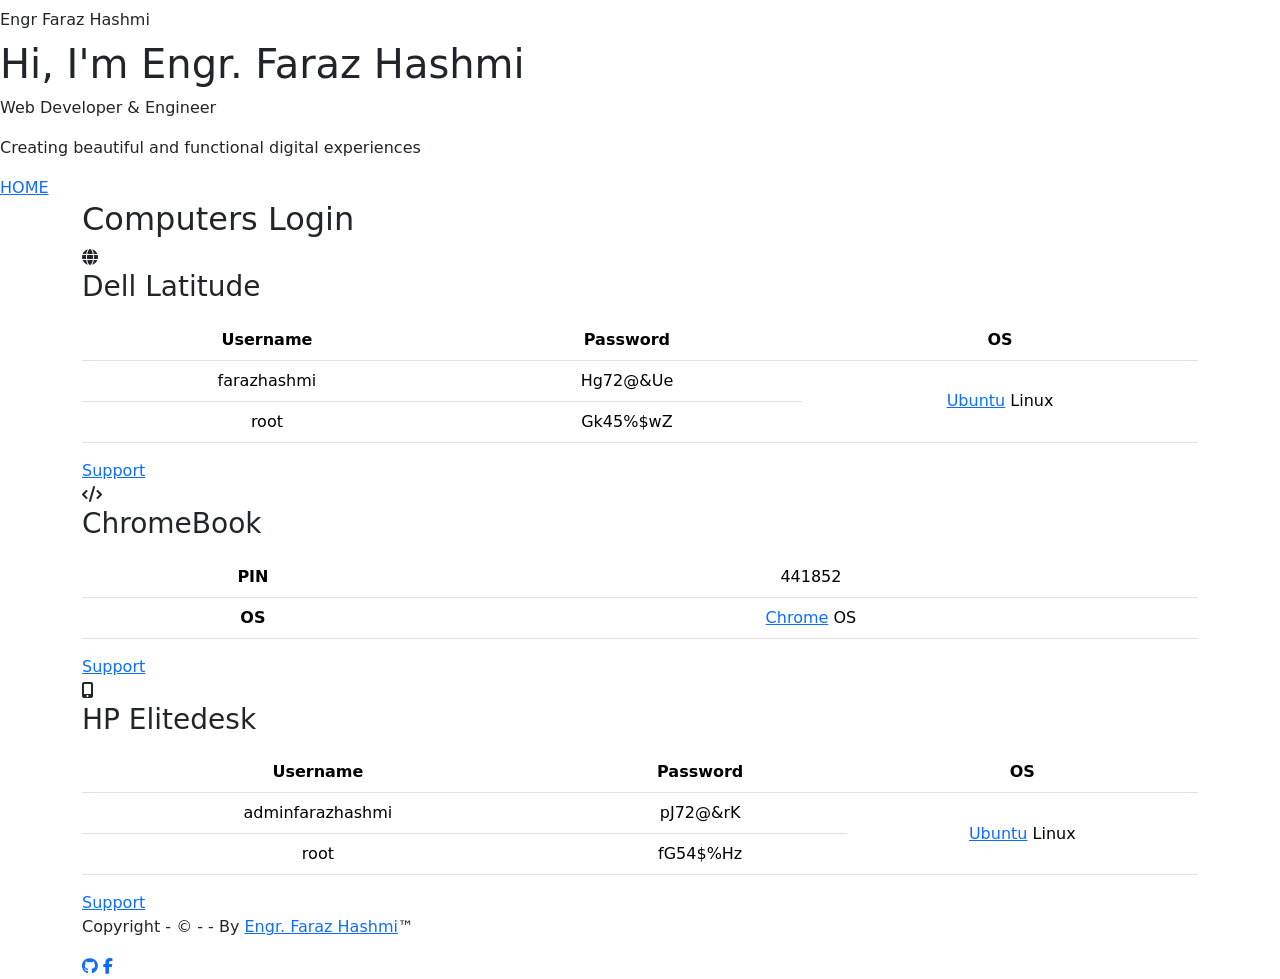
==== computers.html @ 806f8b49 "Computers File added" ====
<!DOCTYPE html>
<html lang="en-CA">
<head>
<meta charset="UTF-8">
<meta name="viewport" content="width=device-width, initial-scale=1.0">
<title>Faraz Hashmikhi - Portfolio</title>
<link rel="stylesheet" href="assets/css/styles.css">
<link rel="stylesheet" href="https://cdnjs.cloudflare.com/ajax/libs/font-awesome/6.4.0/css/all.min.css">
<link href="https://cdn.jsdelivr.net/npm/bootstrap@5.3.8/dist/css/bootstrap.min.css" rel="stylesheet" integrity="sha384-sRIl4kxILFvY47J16cr9ZwB07vP4J8+LH7qKQnuqkuIAvNWLzeN8tE5YBujZqJLB" crossorigin="anonymous">
<script type="text/javascript">
const tooltipTriggerList = document.querySelectorAll('[data-bs-toggle="tooltip"]')
const tooltipList = [...tooltipTriggerList].map(tooltipTriggerEl => new bootstrap.Tooltip(tooltipTriggerEl))
</script>
</head>
<body>

<script src="assets/js/script.js"></script>
<script src="https://cdn.jsdelivr.net/npm/@popperjs/core@2.11.8/dist/umd/popper.min.js" integrity="sha384-I7E8VVD/ismYTF4hNIPjVp/Zjvgyol6VFvRkX/vR+Vc4jQkC+hVqc2pM8ODewa9r" crossorigin="anonymous"></script>
<script src="https://cdn.jsdelivr.net/npm/bootstrap@5.3.8/dist/js/bootstrap.min.js" integrity="sha384-G/EV+4j2dNv+tEPo3++6LCgdCROaejBqfUeNjuKAiuXbjrxilcCdDz6ZAVfHWe1Y" crossorigin="anonymous"></script>

<!-- Navigation Bar -->
<nav class="navbar">
<div class="nav-container">
<div class="logo">Engr Faraz Hashmi</div>
<div class="hamburger">
<span></span>
<span></span>
<span></span>
</div>
</div>
</nav>

<!-- Hero Section -->
<section id="home" class="hero">
<div class="hero-content">
<h1 class="hero-title">Hi, I'm Engr. Faraz Hashmi</h1>
<p class="hero-subtitle">Web Developer & Engineer</p>
<p class="hero-description">Creating beautiful and functional digital experiences</p>
<a href="index.html" class="cta-button">HOME</a>
</div>
<div class="hero-animation">
<div class="floating-shape shape-1"></div>
<div class="floating-shape shape-2"></div>
<div class="floating-shape shape-3"></div>
</div>
</section>

<!-- Projects Section -->
<section id="projects" class="projects">
<div class="container">
<h2 class="section-title">Computers Login</h2>
<div class="projects-grid">

<div class="project-card">
<div class="project-image">
<i class="fas fa-globe"></i>
</div>
<h3>Dell Latitude</h3>
<p>
<table class="table table-responsive text-center align-middle">
<tr>
<th>Username</th>
<th>Password</th>
<th>OS</th>
</tr>
<tr>
<td>farazhashmi</td>
<td>Hg72@&Ue</td>
<td rowspan="4"><a href="https://ubuntu.com/" title="https://ubuntu.com/" target="_blank">Ubuntu</a> Linux</td>
</tr>
<tr>
<td>root</td>
<td>Gk45%$wZ</td>
</tr>
</table>
</p>
<a href="https://www.dell.com/support/home/en-ca" class="project-link" title="https://www.dell.com/support/home/en-ca" target="_blank">Support</a>
</div>

<div class="project-card">
<div class="project-image">
<i class="fas fa-code"></i>
</div>
<h3>ChromeBook</h3>
<p>
<table class="table table-responsive text-center align-middle">
<tr>
<th>PIN</th>
<td>441852</td>
</tr>
<tr>
<th>OS</th>
<td><a href="https://chromeos.google/" title="https://chromeos.google/" target="_blank">Chrome</a> OS</td>
</tr>
</table>
</p>
<a href="https://support.hp.com/ca-en" class="project-link" title="https://support.hp.com/ca-en" target="_blank">Support</a>
</div>

<div class="project-card">
<div class="project-image">
<i class="fas fa-mobile-alt"></i>
</div>
<h3>HP Elitedesk</h3>
<p>
<table class="table align-middle table-responsive text-center">
<tr>
<th>Username</th>
<th>Password</th>
<th>OS</th>
</tr>
<tr>
<td>adminfarazhashmi</td>
<td>pJ72@&rK</td>
<td rowspan="4"><a href="https://ubuntu.com/" title="https://ubuntu.com/" target="_blank">Ubuntu</a> Linux</td>
</tr>
<tr>
<td>root</td>
<td>fG54$%Hz</td>
</tr>
</table>

</p>
<a href="https://support.hp.com/ca-en" title = "https://support.hp.com/ca-en" class="project-link" target="_blank">Support</a>
</div>
</div>
</div>
</section>

<!-- Footer -->
<footer class="footer">
<div class="container">
<div class="footer-content">
<p>Copyright - &#169; - <script>document.write(getCurrentDate().getFullYear());</script> - By <a href ="https://www.facebook.com/farazhashmi21" title ="https://www.facebook.com/farazhashmi21" target="_bland"> Engr. Faraz Hashmi</a>&#8482;</p>
<div class="social-links">
<a href="https://github.com/engrfarazhashmikhi/" class="social-link" target="_blank"><i class="fa-brands fa-github"></i></a>
<a href="https://www.facebook.com/farazhashmi21" class="social-link" target="_blank"><i class="fa-brands fa-facebook-f"></i></a>
</div>
</div>
</div>
</footer>
</body>
</html>
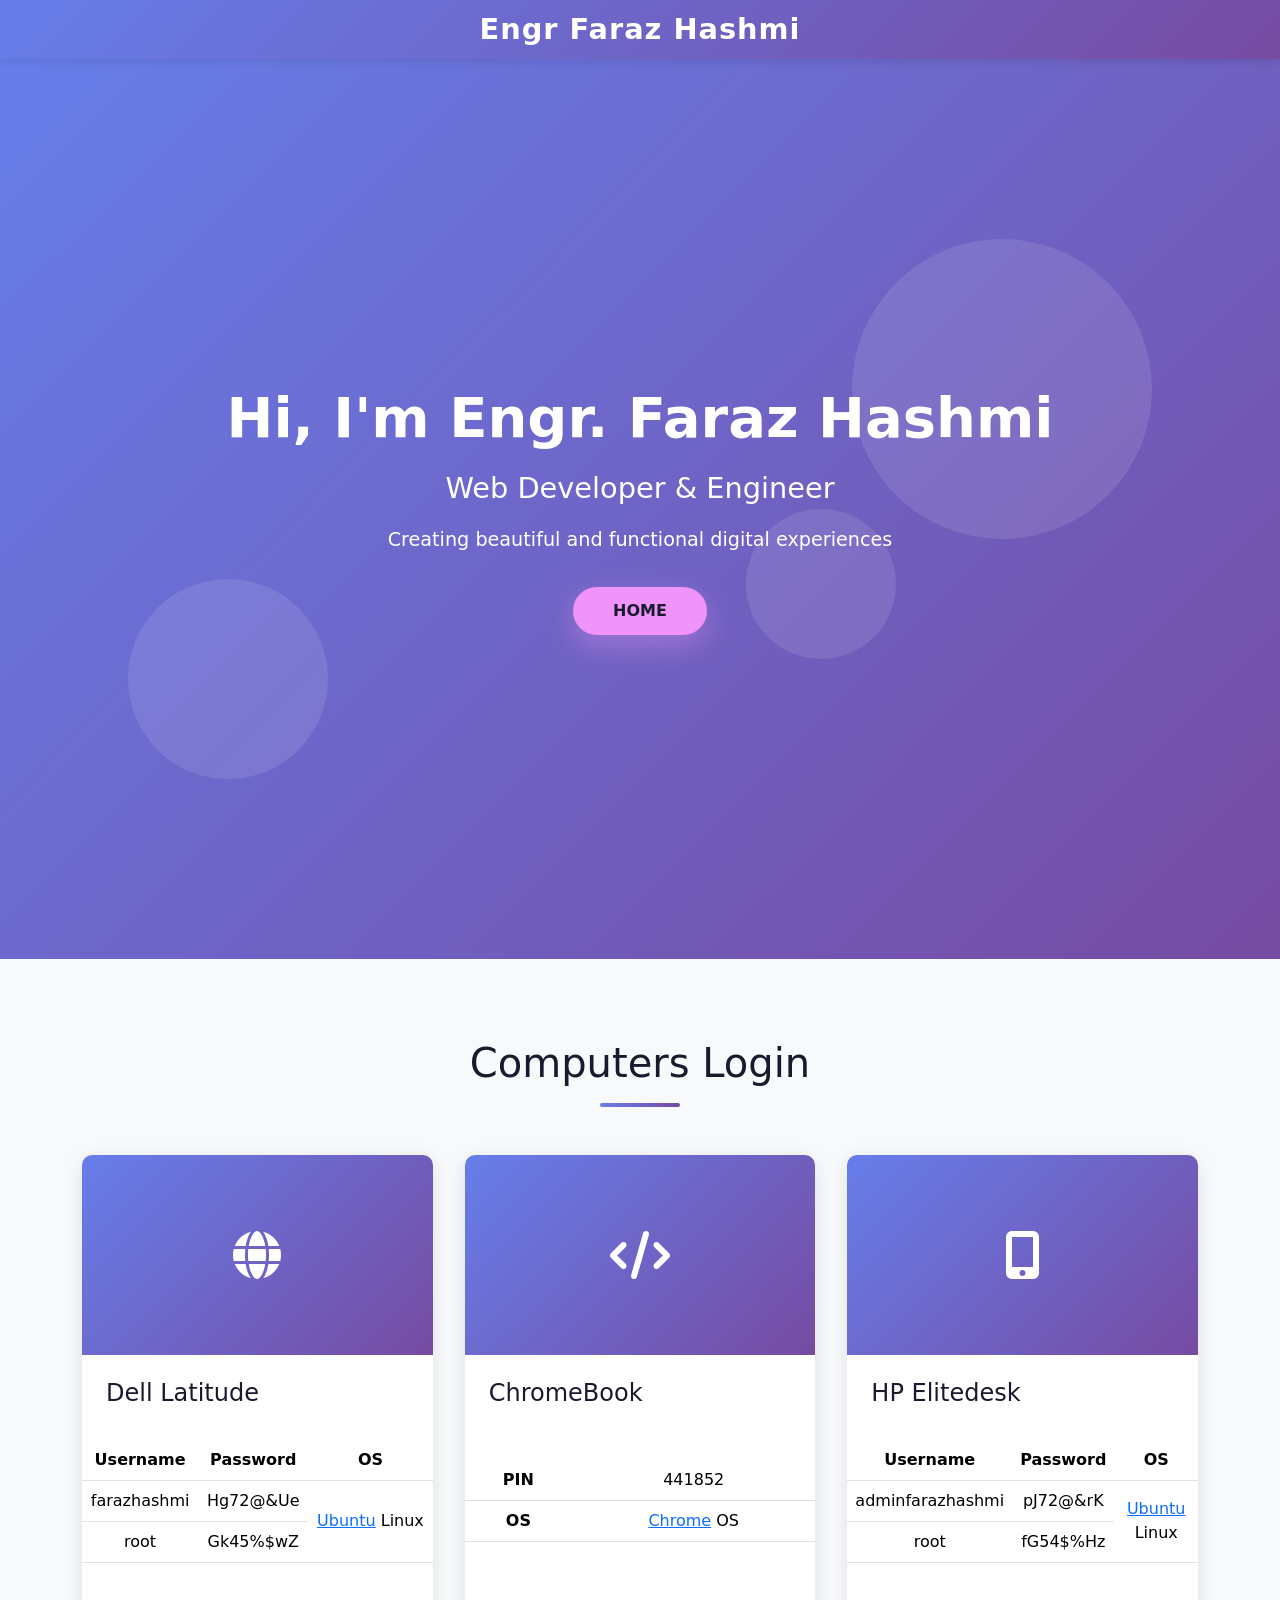
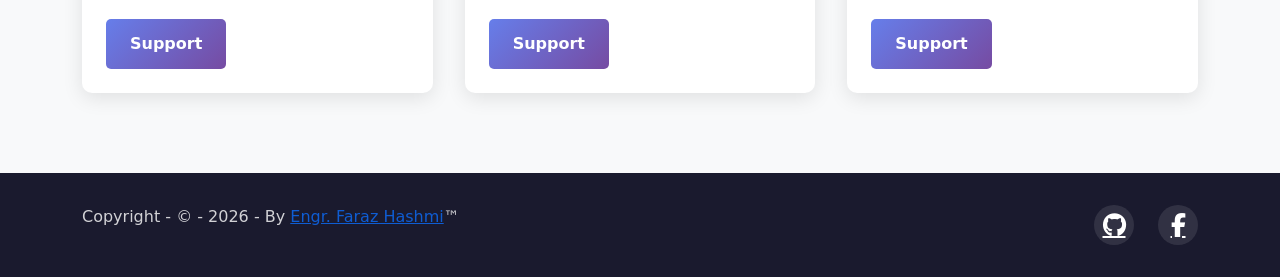
==== commit ddc5431c: "LINKED fixed" ====
--- a/computers.html
+++ b/computers.html
@@ -7,10 +7,6 @@
 <link rel="stylesheet" href="assets/css/styles.css">
 <link rel="stylesheet" href="https://cdnjs.cloudflare.com/ajax/libs/font-awesome/6.4.0/css/all.min.css">
 <link href="https://cdn.jsdelivr.net/npm/bootstrap@5.3.8/dist/css/bootstrap.min.css" rel="stylesheet" integrity="sha384-sRIl4kxILFvY47J16cr9ZwB07vP4J8+LH7qKQnuqkuIAvNWLzeN8tE5YBujZqJLB" crossorigin="anonymous">
-<script type="text/javascript">
-const tooltipTriggerList = document.querySelectorAll('[data-bs-toggle="tooltip"]')
-const tooltipList = [...tooltipTriggerList].map(tooltipTriggerEl => new bootstrap.Tooltip(tooltipTriggerEl))
-</script>
 </head>
 <body>
 
--- a/assets/css/styles.css
+++ b/assets/css/styles.css
@@ -0,0 +1,725 @@
+ /*==================== Global Styles ==================== */
+:root {
+    --primary-color: #667eea;
+    --secondary-color: #764ba2;
+    --accent-color: #f093fb;
+    --dark-bg: #0f0f1e;
+    --light-bg: #f8f9fa;
+    --text-dark: #1a1a2e;
+    --text-light: #ffffff;
+    --text-muted: #666666;
+    --border-color: #e0e0e0;
+    --transition: all 0.3s ease;
+}
+
+* {
+    margin: 0;
+    padding: 0;
+    box-sizing: border-box;
+}
+
+html {
+    scroll-behavior: smooth;
+}
+
+body {
+    font-family: 'Segoe UI', Tahoma, Geneva, Verdana, sans-serif;
+    line-height: 1.6;
+    color: var(--text-dark);
+    background-color: var(--light-bg);
+    overflow-x: hidden;
+}
+
+.container {
+    max-width: 1200px;
+    margin: 0 auto;
+    padding: 0 20px;
+}
+
+/* ==================== Navigation Bar ==================== */
+.navbar {
+    background: linear-gradient(135deg, var(--primary-color), var(--secondary-color));
+    padding: 1rem 0;
+    position: sticky;
+    top: 0;
+    z-index: 1000;
+    box-shadow: 0 2px 10px rgba(0, 0, 0, 0.1);
+}
+
+.nav-container {
+    max-width: 1200px;
+    margin: 0 auto;
+    padding: 0 20px;
+    display: flex;
+    justify-content: space-between;
+    align-items: center;
+}
+
+.logo {
+    font-size: 1.8rem;
+    font-weight: bold;
+    color: var(--text-light);
+    letter-spacing: 1px;
+}
+
+.nav-menu {
+    display: flex;
+    list-style: none;
+    gap: 2rem;
+}
+
+.nav-link {
+    color: var(--text-light);
+    text-decoration: none;
+    font-weight: 500;
+    transition: var(--transition);
+    position: relative;
+}
+
+.nav-link::after {
+    content: '';
+    position: absolute;
+    width: 0;
+    height: 2px;
+    bottom: -5px;
+    left: 0;
+    background-color: var(--accent-color);
+    transition: width 0.3s ease;
+}
+
+.nav-link:hover::after {
+    width: 100%;
+}
+
+.hamburger {
+    display: none;
+    flex-direction: column;
+    cursor: pointer;
+}
+
+.hamburger span {
+    width: 25px;
+    height: 3px;
+    background-color: var(--text-light);
+    margin: 5px 0;
+    border-radius: 3px;
+    transition: var(--transition);
+}
+
+/* ==================== Hero Section ==================== */
+.hero {
+    background: linear-gradient(135deg, var(--primary-color), var(--secondary-color));
+    color: var(--text-light);
+    padding: 120px 20px;
+    position: relative;
+    overflow: hidden;
+    min-height: 100vh;
+    display: flex;
+    align-items: center;
+    justify-content: center;
+}
+
+.hero-content {
+    max-width: 1200px;
+    margin: 0 auto;
+    width: 100%;
+    z-index: 2;
+    text-align: center;
+}
+
+.hero-title {
+    font-size: 3.5rem;
+    font-weight: 800;
+    margin-bottom: 1rem;
+    animation: slideInDown 0.8s ease;
+}
+
+.hero-subtitle {
+    font-size: 1.8rem;
+    margin-bottom: 1rem;
+    opacity: 0.95;
+    animation: slideInUp 0.8s ease 0.2s both;
+}
+
+.hero-description {
+    font-size: 1.2rem;
+    margin-bottom: 2rem;
+    opacity: 0.9;
+    animation: slideInUp 0.8s ease 0.4s both;
+}
+
+.cta-button {
+    display: inline-block;
+    background-color: var(--accent-color);
+    color: var(--text-dark);
+    padding: 12px 40px;
+    border-radius: 50px;
+    text-decoration: none;
+    font-weight: 600;
+    transition: var(--transition);
+    box-shadow: 0 10px 30px rgba(240, 147, 251, 0.4);
+    animation: slideInUp 0.8s ease 0.6s both;
+}
+
+.cta-button:hover {
+    transform: translateY(-3px);
+    box-shadow: 0 15px 40px rgba(240, 147, 251, 0.6);
+}
+
+.hero-animation {
+    position: absolute;
+    width: 100%;
+    height: 100%;
+    top: 0;
+    left: 0;
+    z-index: 1;
+}
+
+.floating-shape {
+    position: absolute;
+    opacity: 0.1;
+    border-radius: 50%;
+}
+
+.shape-1 {
+    width: 300px;
+    height: 300px;
+    background: white;
+    top: 20%;
+    right: 10%;
+    animation: float 6s ease-in-out infinite;
+}
+
+.shape-2 {
+    width: 200px;
+    height: 200px;
+    background: white;
+    bottom: 20%;
+    left: 10%;
+    animation: float 8s ease-in-out infinite 1s;
+}
+
+.shape-3 {
+    width: 150px;
+    height: 150px;
+    background: white;
+    top: 50%;
+    right: 30%;
+    animation: float 7s ease-in-out infinite 2s;
+}
+
+@keyframes float {
+    0%, 100% {
+        transform: translateY(0px);
+    }
+    50% {
+        transform: translateY(-20px);
+    }
+}
+
+@keyframes slideInDown {
+    from {
+        opacity: 0;
+        transform: translateY(-30px);
+    }
+    to {
+        opacity: 1;
+        transform: translateY(0);
+    }
+}
+
+@keyframes slideInUp {
+    from {
+        opacity: 0;
+        transform: translateY(30px);
+    }
+    to {
+        opacity: 1;
+        transform: translateY(0);
+    }
+}
+
+/* ==================== About Section ==================== */
+.about {
+    padding: 80px 20px;
+    background-color: var(--text-light);
+}
+
+.section-title {
+    font-size: 2.5rem;
+    text-align: center;
+    margin-bottom: 3rem;
+    color: var(--text-dark);
+    position: relative;
+}
+
+.section-title::after {
+    content: '';
+    display: block;
+    width: 80px;
+    height: 4px;
+    background: linear-gradient(90deg, var(--primary-color), var(--secondary-color));
+    margin: 1rem auto 0;
+    border-radius: 2px;
+}
+
+.about-content {
+    max-width: 800px;
+    margin: 0 auto;
+}
+
+.about-text {
+    font-size: 1.1rem;
+    line-height: 1.8;
+    color: var(--text-muted);
+    margin-bottom: 2rem;
+}
+
+.about-text p {
+    margin-bottom: 1.5rem;
+    text-align: justify;
+}
+
+.about-stats {
+    display: grid;
+    grid-template-columns: repeat(auto-fit, minmax(150px, 1fr));
+    gap: 2rem;
+    margin-top: 3rem;
+}
+
+.stat {
+    text-align: center;
+    padding: 2rem;
+    background: var(--light-bg);
+    border-radius: 10px;
+    transition: var(--transition);
+}
+
+.stat:hover {
+    background: linear-gradient(135deg, var(--primary-color), var(--secondary-color));
+    color: var(--text-light);
+    transform: translateY(-5px);
+}
+
+.stat h3 {
+    font-size: 2.5rem;
+    margin-bottom: 0.5rem;
+}
+
+.stat p {
+    font-size: 0.9rem;
+    opacity: 0.8;
+}
+
+/* ==================== Projects Section ==================== */
+.projects {
+    padding: 80px 20px;
+    background-color: var(--light-bg);
+}
+
+.projects-grid {
+    display: grid;
+    grid-template-columns: repeat(auto-fit, minmax(300px, 1fr));
+    gap: 2rem;
+    max-width: 1200px;
+    margin: 0 auto;
+}
+
+.project-card {
+    background: var(--text-light);
+    border-radius: 10px;
+    overflow: hidden;
+    box-shadow: 0 5px 20px rgba(0, 0, 0, 0.1);
+    transition: var(--transition);
+    display: flex;
+    flex-direction: column;
+}
+
+.project-card:hover {
+    transform: translateY(-10px);
+    box-shadow: 0 15px 40px rgba(102, 126, 234, 0.3);
+}
+
+.project-image {
+    background: linear-gradient(135deg, var(--primary-color), var(--secondary-color));
+    height: 200px;
+    display: flex;
+    align-items: center;
+    justify-content: center;
+    color: var(--text-light);
+    font-size: 3rem;
+}
+
+.project-card h3 {
+    padding: 1.5rem 1.5rem 0.5rem;
+    font-size: 1.5rem;
+    color: var(--text-dark);
+}
+
+.project-card p {
+    padding: 0 1.5rem;
+    color: var(--text-muted);
+    flex-grow: 1;
+}
+
+.project-tags {
+    padding: 1rem 1.5rem;
+    display: flex;
+    gap: 0.5rem;
+    flex-wrap: wrap;
+}
+
+.tag {
+    background-color: var(--light-bg);
+    color: var(--primary-color);
+    padding: 0.4rem 0.8rem;
+    border-radius: 20px;
+    font-size: 0.8rem;
+    font-weight: 500;
+}
+
+.project-link {
+    display: inline-block;
+    margin: 1.5rem;
+    padding: 0.8rem 1.5rem;
+    background: linear-gradient(135deg, var(--primary-color), var(--secondary-color));
+    color: var(--text-light);
+    text-decoration: none;
+    border-radius: 5px;
+    font-weight: 600;
+    transition: var(--transition);
+    width: fit-content;
+}
+
+.project-link:hover {
+    transform: translateX(5px);
+}
+
+/* ==================== Skills Section ==================== */
+.skills {
+    padding: 80px 20px;
+    background-color: var(--text-light);
+}
+
+.skills-container {
+    display: grid;
+    grid-template-columns: repeat(auto-fit, minmax(300px, 1fr));
+    gap: 3rem;
+    max-width: 1200px;
+    margin: 0 auto;
+}
+
+.skill-category h3 {
+    font-size: 1.5rem;
+    margin-bottom: 2rem;
+    color: var(--text-dark);
+    padding-bottom: 1rem;
+    border-bottom: 2px solid var(--primary-color);
+}
+
+.skill-list {
+    display: flex;
+    flex-direction: column;
+    gap: 1.5rem;
+}
+
+.skill-item {
+    display: flex;
+    flex-direction: column;
+    gap: 0.5rem;
+}
+
+.skill-item span {
+    font-weight: 600;
+    color: var(--text-dark);
+}
+
+.skill-bar {
+    width: 100%;
+    height: 8px;
+    background-color: var(--light-bg);
+    border-radius: 10px;
+    overflow: hidden;
+    box-shadow: inset 0 2px 4px rgba(0, 0, 0, 0.05);
+}
+
+.skill-progress {
+    height: 100%;
+    background: linear-gradient(90deg, var(--primary-color), var(--secondary-color));
+    border-radius: 10px;
+    animation: animateSkill 1.5s ease-out;
+}
+
+@keyframes animateSkill {
+    from {
+        width: 0 !important;
+    }
+}
+
+/* ==================== Contact Section ==================== */
+.contact {
+    padding: 80px 20px;
+    background: linear-gradient(135deg, var(--primary-color), var(--secondary-color));
+    color: var(--text-light);
+}
+
+.contact-subtitle {
+    text-align: center;
+    font-size: 1.2rem;
+    margin-bottom: 3rem;
+    opacity: 0.95;
+}
+
+.contact-content {
+    display: grid;
+    grid-template-columns: 1fr 1fr;
+    gap: 3rem;
+    max-width: 1200px;
+    margin: 0 auto;
+}
+
+.contact-info {
+    display: flex;
+    flex-direction: column;
+    gap: 2rem;
+}
+
+.contact-item {
+    background: rgba(255, 255, 255, 0.1);
+    padding: 2rem;
+    border-radius: 10px;
+    backdrop-filter: blur(10px);
+    transition: var(--transition);
+}
+
+.contact-item:hover {
+    background: rgba(255, 255, 255, 0.2);
+    transform: translateX(10px);
+}
+
+.contact-item i {
+    font-size: 2rem;
+    margin-bottom: 1rem;
+    color: var(--accent-color);
+}
+
+.contact-item h3 {
+    margin-bottom: 0.5rem;
+    font-size: 1.2rem;
+}
+
+.contact-item a {
+    color: var(--accent-color);
+    text-decoration: none;
+    transition: var(--transition);
+}
+
+.contact-item a:hover {
+    text-decoration: underline;
+}
+
+.contact-form {
+    display: flex;
+    flex-direction: column;
+    gap: 1.5rem;
+}
+
+.form-group {
+    display: flex;
+    flex-direction: column;
+}
+
+.form-group input,
+.form-group textarea {
+    padding: 1rem;
+    border: none;
+    border-radius: 5px;
+    font-family: inherit;
+    font-size: 1rem;
+    background-color: rgba(255, 255, 255, 0.9);
+    color: var(--text-dark);
+    transition: var(--transition);
+}
+
+.form-group input:focus,
+.form-group textarea:focus {
+    outline: none;
+    background-color: var(--text-light);
+    box-shadow: 0 0 10px rgba(255, 255, 255, 0.3);
+}
+
+.submit-button {
+    padding: 1rem;
+    background-color: var(--accent-color);
+    color: var(--text-dark);
+    border: none;
+    border-radius: 5px;
+    font-weight: 600;
+    font-size: 1rem;
+    cursor: pointer;
+    transition: var(--transition);
+}
+
+.submit-button:hover {
+    transform: translateY(-2px);
+    box-shadow: 0 10px 25px rgba(240, 147, 251, 0.4);
+}
+
+/* ==================== Footer ==================== */
+.footer {
+    background-color: var(--text-dark);
+    color: var(--text-light);
+    padding: 2rem;
+    text-align: center;
+}
+
+.footer-content {
+    max-width: 1200px;
+    margin: 0 auto;
+    display: flex;
+    justify-content: space-between;
+    align-items: center;
+    flex-wrap: wrap;
+    gap: 2rem;
+}
+
+.footer-content p {
+    opacity: 0.8;
+}
+
+.social-links {
+    display: flex;
+    gap: 1.5rem;
+}
+
+.social-link {
+    color: var(--text-light);
+    font-size: 1.5rem;
+    transition: var(--transition);
+    display: inline-flex;
+    align-items: center;
+    justify-content: center;
+    width: 40px;
+    height: 40px;
+    border-radius: 50%;
+    background: rgba(255, 255, 255, 0.1);
+}
+
+.social-link:hover {
+    background: linear-gradient(135deg, var(--primary-color), var(--secondary-color));
+    transform: translateY(-3px);
+}
+
+/* ==================== Responsive Design ==================== */
+@media (max-width: 768px) {
+    .hamburger {
+        display: flex;
+    }
+
+    .nav-menu {
+        display: none;
+    }
+
+    .nav-menu.active {
+        display: flex;
+        flex-direction: column;
+        position: absolute;
+        top: 70px;
+        left: 0;
+        width: 100%;
+        background: linear-gradient(135deg, var(--primary-color), var(--secondary-color));
+        padding: 2rem;
+        gap: 1rem;
+    }
+
+    .hero-title {
+        font-size: 2.5rem;
+    }
+
+    .hero-subtitle {
+        font-size: 1.3rem;
+    }
+
+    .section-title {
+        font-size: 2rem;
+    }
+
+    .contact-content {
+        grid-template-columns: 1fr;
+    }
+
+    .projects-grid {
+        grid-template-columns: 1fr;
+    }
+
+    .about-stats {
+        grid-template-columns: 1fr;
+    }
+
+    .footer-content {
+        flex-direction: column;
+        text-align: center;
+    }
+
+    .hero {
+        padding: 80px 20px;
+        min-height: auto;
+    }
+}
+
+@media (max-width: 480px) {
+    .logo {
+        font-size: 1.4rem;
+    }
+
+    .hero-title {
+        font-size: 1.8rem;
+    }
+
+    .hero-subtitle {
+        font-size: 1rem;
+    }
+
+    .hero-description {
+        font-size: 0.95rem;
+    }
+
+    .section-title {
+        font-size: 1.8rem;
+    }
+
+    .about,
+    .projects,
+    .skills,
+    .contact {
+        padding: 50px 20px;
+    }
+
+    .skills-container {
+        grid-template-columns: 1fr;
+    }
+
+    .nav-menu.active {
+        top: 60px;
+        padding: 1rem;
+        gap: 0.5rem;
+    }
+}
+
+/* ==================== Scrollbar Styling ==================== */
+::-webkit-scrollbar {
+    width: 10px;
+}
+
+::-webkit-scrollbar-track {
+    background: var(--light-bg);
+}
+
+::-webkit-scrollbar-thumb {
+    background: linear-gradient(135deg, var(--primary-color), var(--secondary-color));
+    border-radius: 10px;
+}
+
+::-webkit-scrollbar-thumb:hover {
+    background: var(--secondary-color);
+}
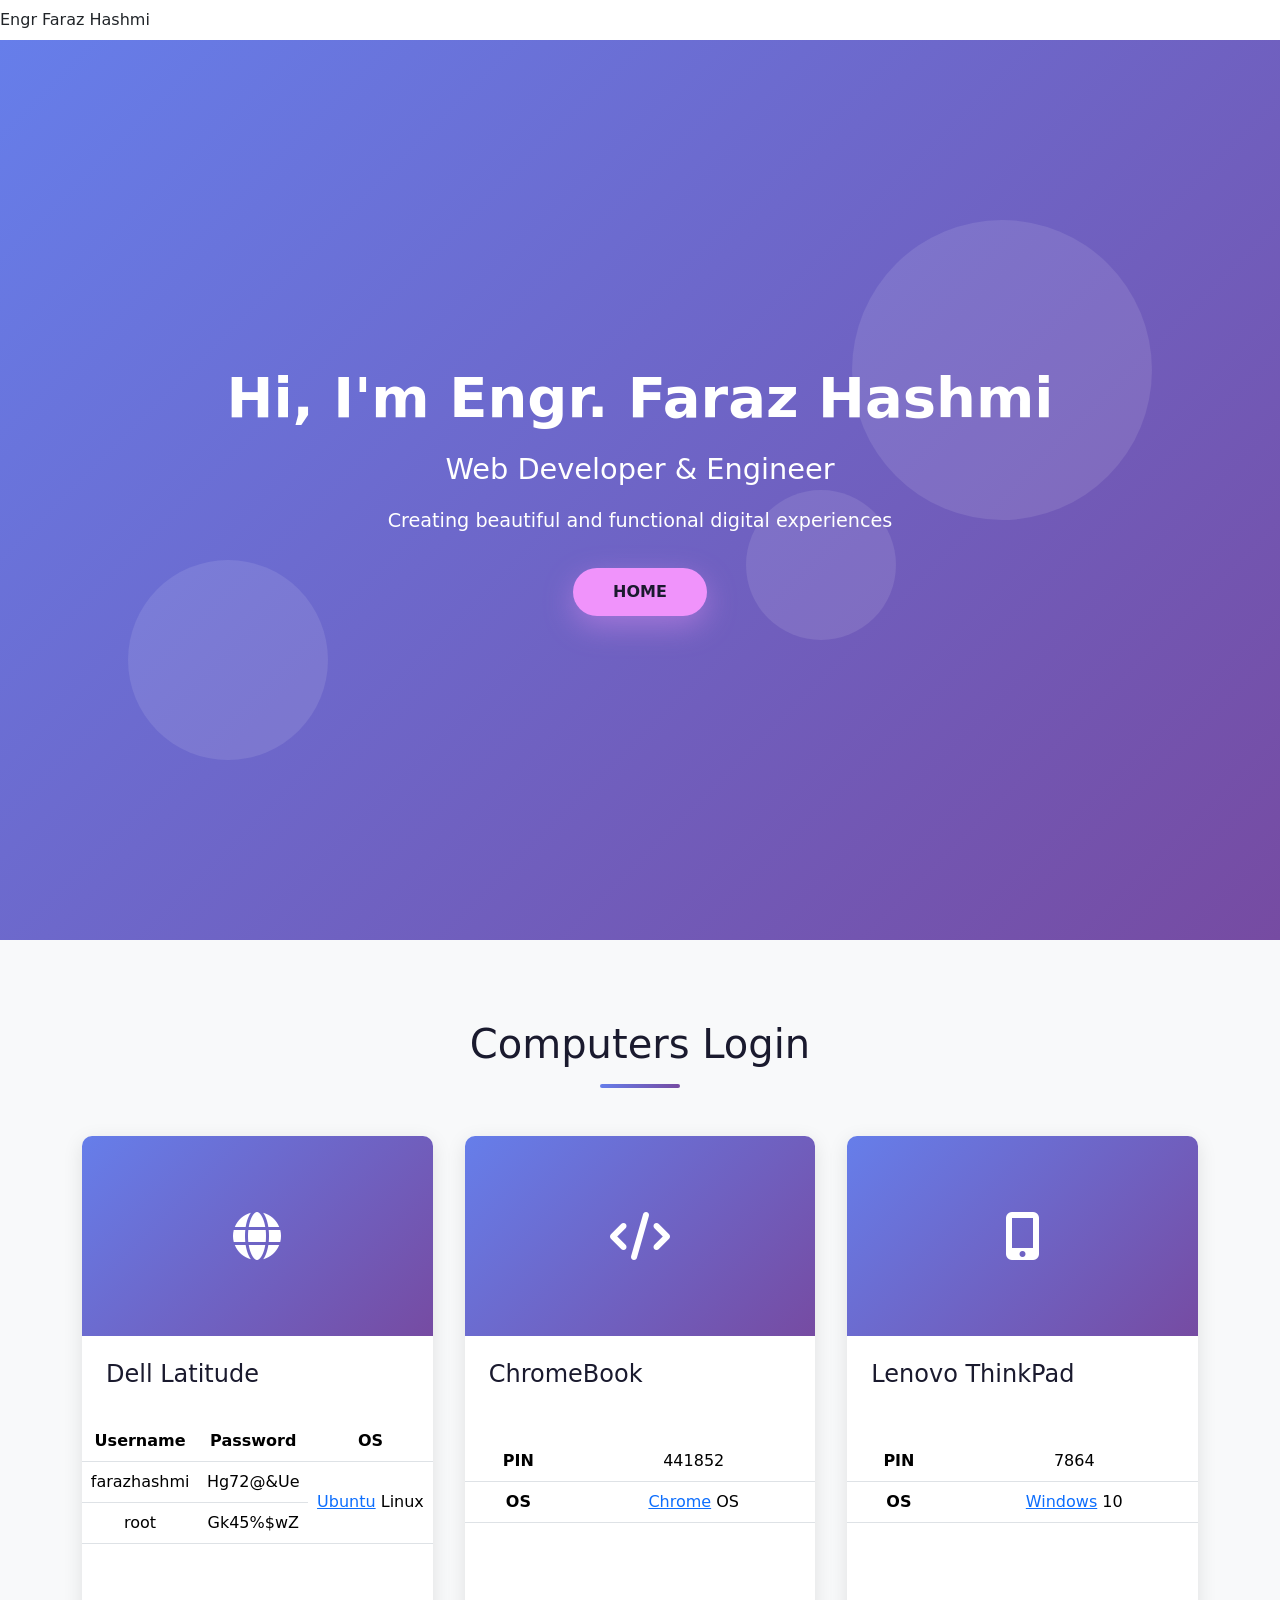
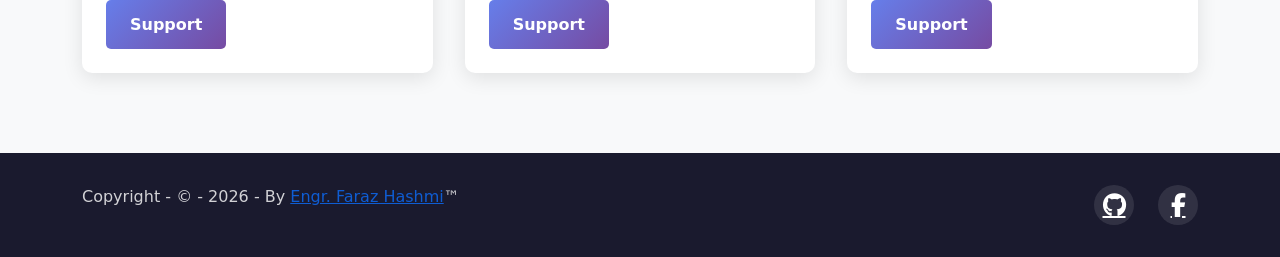
==== commit 2df1cd75: "LOGINS updated;" ====
--- a/computers.html
+++ b/computers.html
@@ -97,27 +97,21 @@
 <div class="project-image">
 <i class="fas fa-mobile-alt"></i>
 </div>
-<h3>HP Elitedesk</h3>
+<h3>Lenovo ThinkPad</h3>
 <p>
 <table class="table align-middle table-responsive text-center">
 <tr>
-<th>Username</th>
-<th>Password</th>
+<th>PIN</th>
+<td>7864</td>
+</tr>
 <th>OS</th>
+<td rowspan="4"><a href="https://www.microsoft.com/en-us" title="https://www.microsoft.com/en-us" target="_blank">Windows</a> 10</td>
 </tr>
 <tr>
-<td>adminfarazhashmi</td>
-<td>pJ72@&rK</td>
-<td rowspan="4"><a href="https://ubuntu.com/" title="https://ubuntu.com/" target="_blank">Ubuntu</a> Linux</td>
-</tr>
-<tr>
-<td>root</td>
-<td>fG54$%Hz</td>
 </tr>
 </table>
-
 </p>
-<a href="https://support.hp.com/ca-en" title = "https://support.hp.com/ca-en" class="project-link" target="_blank">Support</a>
+<a href="https://support.lenovo.com/us/en/" title = "https://support.lenovo.com/us/en/" class="project-link" target="_blank">Support</a>
 </div>
 </div>
 </div>
--- a/assets/css/styles.css
+++ b/assets/css/styles.css
@@ -36,76 +36,6 @@
     padding: 0 20px;
 }
 
-/* ==================== Navigation Bar ==================== */
-.navbar {
-    background: linear-gradient(135deg, var(--primary-color), var(--secondary-color));
-    padding: 1rem 0;
-    position: sticky;
-    top: 0;
-    z-index: 1000;
-    box-shadow: 0 2px 10px rgba(0, 0, 0, 0.1);
-}
-
-.nav-container {
-    max-width: 1200px;
-    margin: 0 auto;
-    padding: 0 20px;
-    display: flex;
-    justify-content: space-between;
-    align-items: center;
-}
-
-.logo {
-    font-size: 1.8rem;
-    font-weight: bold;
-    color: var(--text-light);
-    letter-spacing: 1px;
-}
-
-.nav-menu {
-    display: flex;
-    list-style: none;
-    gap: 2rem;
-}
-
-.nav-link {
-    color: var(--text-light);
-    text-decoration: none;
-    font-weight: 500;
-    transition: var(--transition);
-    position: relative;
-}
-
-.nav-link::after {
-    content: '';
-    position: absolute;
-    width: 0;
-    height: 2px;
-    bottom: -5px;
-    left: 0;
-    background-color: var(--accent-color);
-    transition: width 0.3s ease;
-}
-
-.nav-link:hover::after {
-    width: 100%;
-}
-
-.hamburger {
-    display: none;
-    flex-direction: column;
-    cursor: pointer;
-}
-
-.hamburger span {
-    width: 25px;
-    height: 3px;
-    background-color: var(--text-light);
-    margin: 5px 0;
-    border-radius: 3px;
-    transition: var(--transition);
-}
-
 /* ==================== Hero Section ==================== */
 .hero {
     background: linear-gradient(135deg, var(--primary-color), var(--secondary-color));
@@ -612,26 +542,6 @@
 
 /* ==================== Responsive Design ==================== */
 @media (max-width: 768px) {
-    .hamburger {
-        display: flex;
-    }
-
-    .nav-menu {
-        display: none;
-    }
-
-    .nav-menu.active {
-        display: flex;
-        flex-direction: column;
-        position: absolute;
-        top: 70px;
-        left: 0;
-        width: 100%;
-        background: linear-gradient(135deg, var(--primary-color), var(--secondary-color));
-        padding: 2rem;
-        gap: 1rem;
-    }
-
     .hero-title {
         font-size: 2.5rem;
     }
@@ -698,12 +608,6 @@
     .skills-container {
         grid-template-columns: 1fr;
     }
-
-    .nav-menu.active {
-        top: 60px;
-        padding: 1rem;
-        gap: 0.5rem;
-    }
 }
 
 /* ==================== Scrollbar Styling ==================== */
